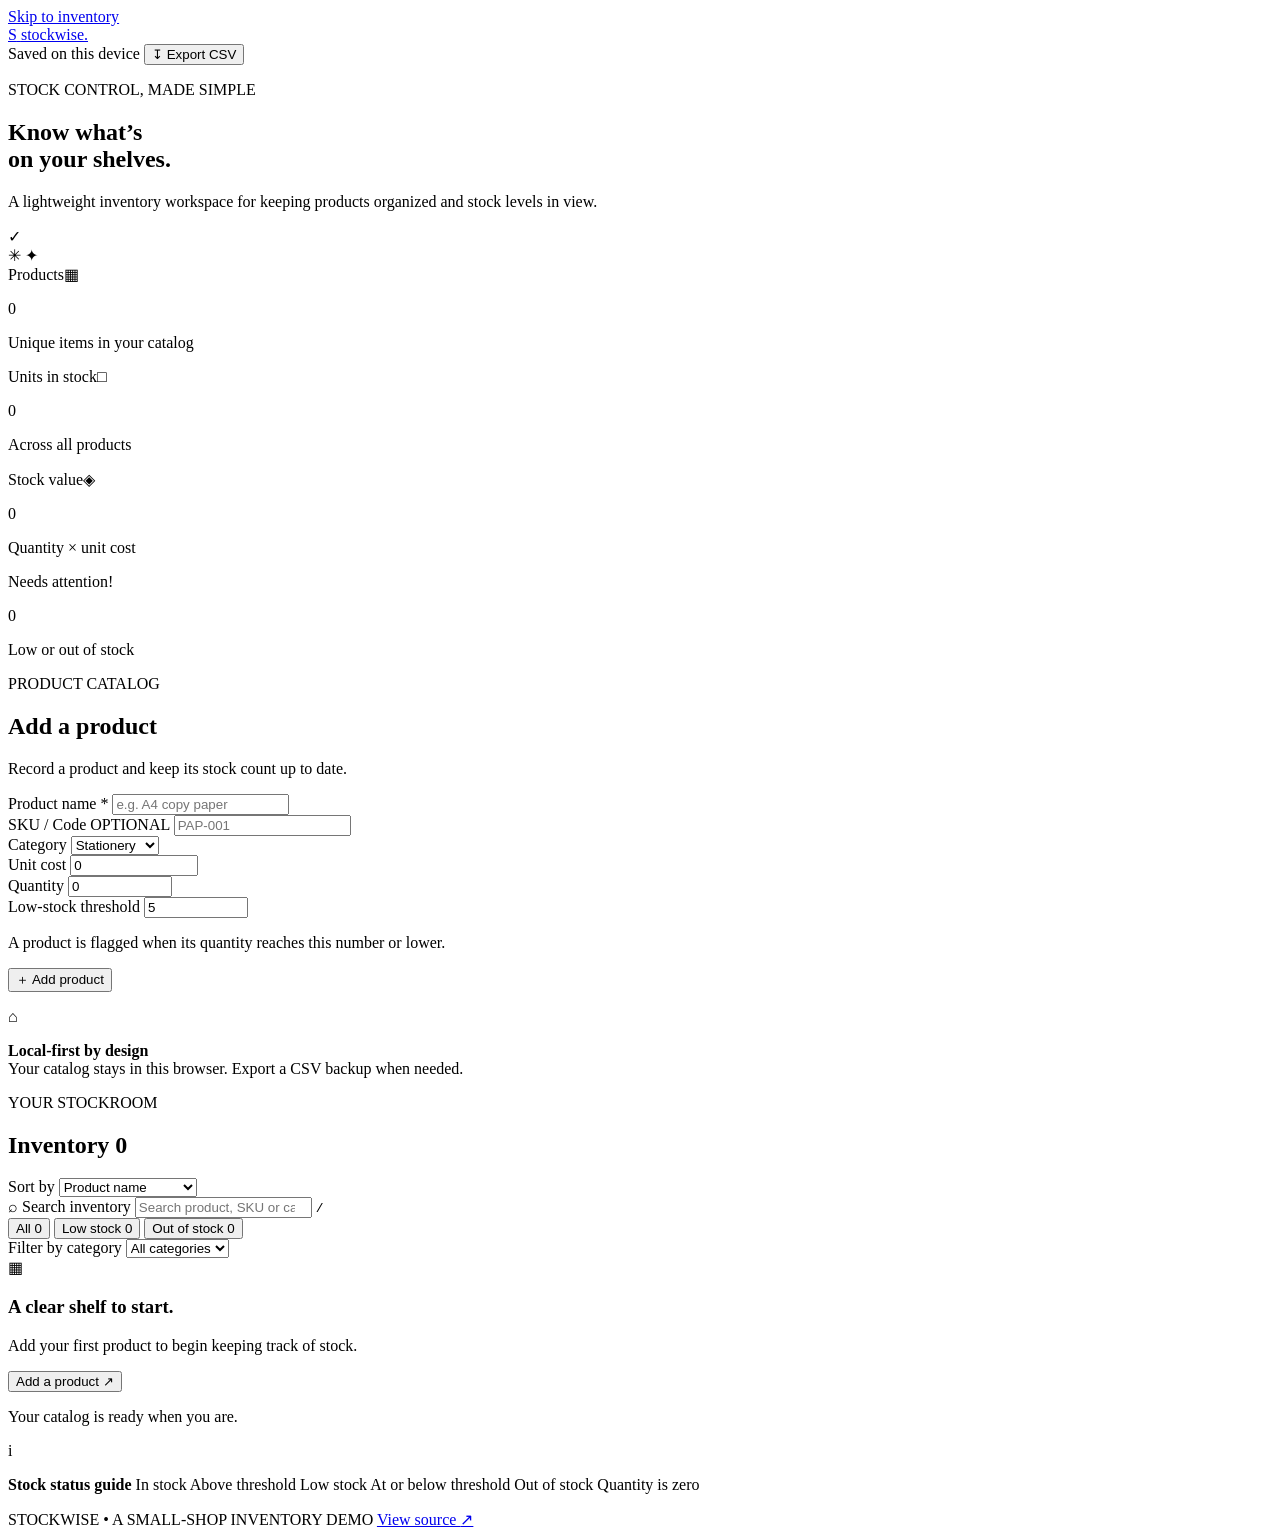
==== inventory-manager/index.html @ 593f25c0 "feat: add Stockwise inventory manager page" ====
<!doctype html>
<html lang="en">
<head>
  <meta charset="utf-8">
  <meta name="viewport" content="width=device-width, initial-scale=1">
  <meta name="theme-color" content="#f7f8f5">
  <meta name="description" content="Stockwise is a simple inventory manager for small shops. Track products, stock levels, and inventory value.">
  <title>Stockwise — Small Shop Inventory</title>
  <link rel="stylesheet" href="styles.css">
  <script src="app.js" defer></script>
</head>
<body>
  <a class="skip-link" href="#main-content">Skip to inventory</a>
  <header class="site-header">
    <a class="brand" href="../../index.html#projects" aria-label="Back to developer portfolio">
      <span class="brand-mark" aria-hidden="true">S</span>
      <span>stockwise<span class="brand-period">.</span></span>
    </a>
    <div class="header-right">
      <span class="local-status"><span class="status-dot" aria-hidden="true"></span> Saved on this device</span>
      <button type="button" class="button button-export" id="export-button"><span aria-hidden="true">↧</span> Export CSV</button>
    </div>
  </header>

  <main id="main-content" class="app-shell">
    <section class="welcome-row">
      <div>
        <p class="eyebrow" id="today-label">STOCK CONTROL, MADE SIMPLE</p>
        <h1>Know what’s<br><span>on your shelves.</span></h1>
        <p class="intro">A lightweight inventory workspace for keeping products organized and stock levels in view.</p>
      </div>
      <div class="welcome-graphic" aria-hidden="true">
        <div class="graphic-box box-back"></div>
        <div class="graphic-box box-middle"></div>
        <div class="graphic-box box-front"><span>✓</span></div>
        <span class="graphic-spark spark-a">✳</span>
        <span class="graphic-spark spark-b">✦</span>
      </div>
    </section>

    <section class="metrics-grid" aria-label="Inventory summary">
      <article class="metric-card metric-products">
        <div class="metric-top"><span>Products</span><span class="metric-icon" aria-hidden="true">▦</span></div>
        <p class="metric-value" id="products-count">0</p>
        <p class="metric-note">Unique items in your catalog</p>
      </article>
      <article class="metric-card metric-units">
        <div class="metric-top"><span>Units in stock</span><span class="metric-icon" aria-hidden="true">□</span></div>
        <p class="metric-value" id="units-count">0</p>
        <p class="metric-note">Across all products</p>
      </article>
      <article class="metric-card metric-value-card">
        <div class="metric-top"><span>Stock value</span><span class="metric-icon" aria-hidden="true">◈</span></div>
        <p class="metric-value" id="stock-value">0</p>
        <p class="metric-note">Quantity × unit cost</p>
      </article>
      <article class="metric-card metric-alerts">
        <div class="metric-top"><span>Needs attention</span><span class="metric-icon" aria-hidden="true">!</span></div>
        <p class="metric-value" id="attention-count">0</p>
        <p class="metric-note">Low or out of stock</p>
      </article>
    </section>

    <section class="work-area" aria-label="Manage inventory">
      <aside class="form-panel" aria-labelledby="form-heading">
        <div class="panel-heading">
          <span class="section-kicker">PRODUCT CATALOG</span>
          <h2 id="form-heading">Add a product</h2>
          <p>Record a product and keep its stock count up to date.</p>
        </div>

        <form id="product-form">
          <label for="product-name">Product name <span class="required">*</span></label>
          <input id="product-name" name="name" type="text" maxlength="100" placeholder="e.g. A4 copy paper" required autocomplete="off">

          <div class="form-two-col">
            <div>
              <label for="product-sku">SKU / Code <span class="optional">OPTIONAL</span></label>
              <input id="product-sku" name="sku" type="text" maxlength="40" placeholder="PAP-001" autocomplete="off">
            </div>
            <div>
              <label for="product-category">Category</label>
              <select id="product-category" name="category">
                <option value="Stationery">Stationery</option>
                <option value="Groceries">Groceries</option>
                <option value="Electronics">Electronics</option>
                <option value="Clothing">Clothing</option>
                <option value="Household">Household</option>
                <option value="Other">Other</option>
              </select>
            </div>
          </div>

          <div class="form-two-col">
            <div>
              <label for="product-cost">Unit cost</label>
              <input id="product-cost" name="cost" type="number" min="0" max="999999999" step="0.01" value="0" required inputmode="decimal">
            </div>
            <div>
              <label for="product-quantity">Quantity</label>
              <input id="product-quantity" name="quantity" type="number" min="0" max="999999999" step="1" value="0" required inputmode="numeric">
            </div>
          </div>

          <label for="product-reorder">Low-stock threshold</label>
          <input id="product-reorder" name="reorderLevel" type="number" min="0" max="999999999" step="1" value="5" required inputmode="numeric">
          <p class="field-hint">A product is flagged when its quantity reaches this number or lower.</p>
          <p class="field-error" id="form-error" role="alert" hidden></p>

          <div class="form-actions">
            <button class="button button-primary" id="save-product" type="submit"><span aria-hidden="true">＋</span> Add product</button>
            <button class="button button-secondary" id="cancel-edit" type="button" hidden>Cancel</button>
          </div>
          <p class="form-status" id="form-status" aria-live="polite"></p>
        </form>

        <div class="privacy-note">
          <span class="privacy-icon" aria-hidden="true">⌂</span>
          <p><strong>Local-first by design</strong><br>Your catalog stays in this browser. Export a CSV backup when needed.</p>
        </div>
      </aside>

      <section class="inventory-panel" aria-labelledby="inventory-heading">
        <div class="inventory-heading-row">
          <div>
            <span class="section-kicker">YOUR STOCKROOM</span>
            <h2 id="inventory-heading">Inventory <span class="heading-count" id="visible-count">0</span></h2>
          </div>
          <label class="sort-label" for="sort-products">Sort by
            <select id="sort-products">
              <option value="name">Product name</option>
              <option value="stock-asc">Lowest stock</option>
              <option value="value-desc">Highest stock value</option>
              <option value="recent">Recently added</option>
            </select>
          </label>
        </div>

        <div class="search-row">
          <span class="search-icon" aria-hidden="true">⌕</span>
          <label class="visually-hidden" for="product-search">Search inventory</label>
          <input id="product-search" type="search" placeholder="Search product, SKU or category…" autocomplete="off">
          <kbd aria-hidden="true">/</kbd>
        </div>

        <div class="toolbar-row">
          <div class="filter-tabs" role="group" aria-label="Filter inventory">
            <button class="filter-tab is-active" type="button" data-filter="all" aria-pressed="true">All <span id="all-count">0</span></button>
            <button class="filter-tab" type="button" data-filter="low" aria-pressed="false">Low stock <span id="low-count">0</span></button>
            <button class="filter-tab" type="button" data-filter="out" aria-pressed="false">Out of stock <span id="out-count">0</span></button>
          </div>
          <label class="category-filter" for="category-filter">
            <span class="visually-hidden">Filter by category</span>
            <select id="category-filter">
              <option value="all">All categories</option>
              <option value="Stationery">Stationery</option>
              <option value="Groceries">Groceries</option>
              <option value="Electronics">Electronics</option>
              <option value="Clothing">Clothing</option>
              <option value="Household">Household</option>
              <option value="Other">Other</option>
            </select>
          </label>
        </div>

        <div class="inventory-list" id="inventory-list" aria-label="Product inventory"></div>
        <div class="empty-state" id="empty-state">
          <div class="empty-icon" aria-hidden="true">▦</div>
          <h3 id="empty-title">A clear shelf to start.</h3>
          <p id="empty-description">Add your first product to begin keeping track of stock.</p>
          <button type="button" class="text-button" id="empty-action">Add a product <span aria-hidden="true">↗</span></button>
        </div>
        <p class="inventory-footer" id="inventory-footer">Your catalog is ready when you are.</p>
      </section>
    </section>

    <section class="stock-note" aria-label="How stock status works">
      <span class="note-symbol" aria-hidden="true">i</span>
      <p><strong>Stock status guide</strong> <span class="stock-guide"><span class="status-pill status-ok">In stock</span> Above threshold</span> <span class="stock-guide"><span class="status-pill status-low">Low stock</span> At or below threshold</span> <span class="stock-guide"><span class="status-pill status-out">Out of stock</span> Quantity is zero</span></p>
    </section>
  </main>

  <footer class="site-footer">
    <span>STOCKWISE <span class="footer-dot">•</span> A SMALL-SHOP INVENTORY DEMO</span>
    <a href="https://github.com/wdf-5618/developer-portfolio/tree/main/inventory-manager" target="_blank" rel="noreferrer">View source <span aria-hidden="true">↗</span></a>
  </footer>

  <div class="toast" id="toast" role="status" aria-live="polite"></div>
</body>
</html>
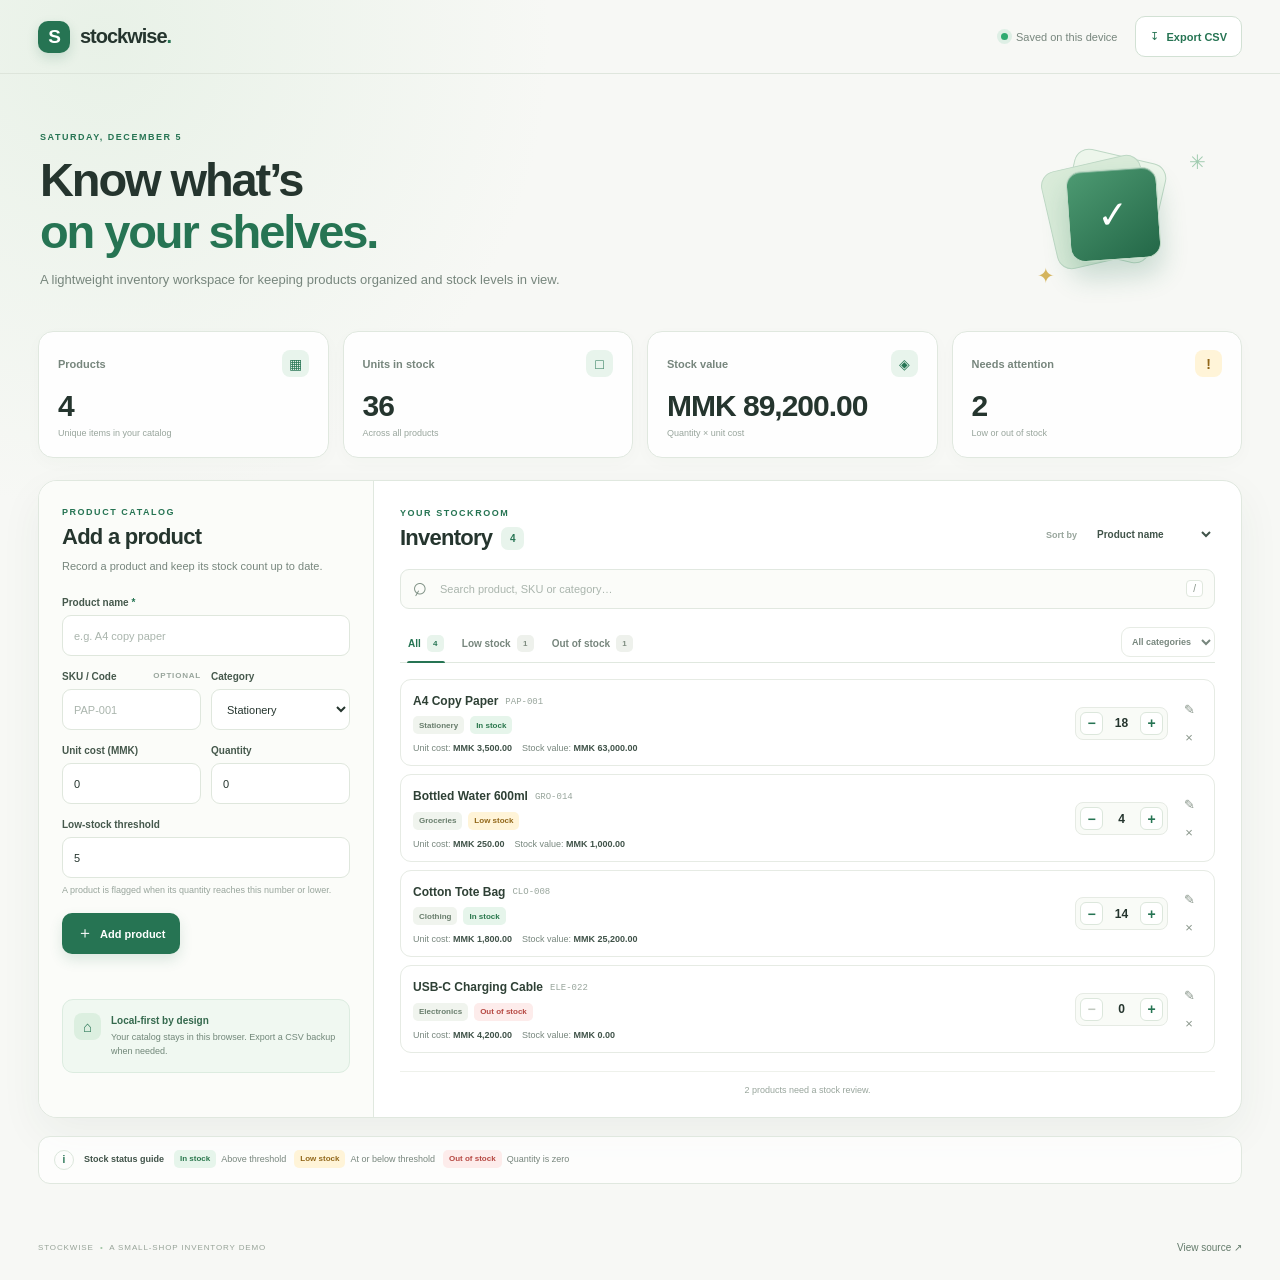
==== commit b3467e91: "docs: label product costs in MMK" ====
--- a/inventory-manager/index.html
+++ b/inventory-manager/index.html
@@ -93,7 +93,7 @@
 
           <div class="form-two-col">
             <div>
-              <label for="product-cost">Unit cost</label>
+              <label for="product-cost">Unit cost (MMK)</label>
               <input id="product-cost" name="cost" type="number" min="0" max="999999999" step="0.01" value="0" required inputmode="decimal">
             </div>
             <div>
--- a/inventory-manager/styles.css
+++ b/inventory-manager/styles.css
@@ -0,0 +1,331 @@
+:root {
+  --ink: #25352e;
+  --ink-soft: #405349;
+  --muted: #77867d;
+  --muted-light: #98a59c;
+  --line: #e0e8df;
+  --paper: #fff;
+  --canvas: #f7f8f5;
+  --green: #267453;
+  --green-dark: #1d5d42;
+  --green-light: #e8f4ec;
+  --yellow: #fff4d8;
+  --yellow-ink: #916618;
+  --red: #fdeceb;
+  --red-ink: #b54741;
+  --shadow: 0 16px 44px rgba(40, 65, 49, .055);
+  font-family: "Segoe UI", Arial, Helvetica, sans-serif;
+  color: var(--ink);
+  font-synthesis: none;
+  text-rendering: optimizeLegibility;
+  -webkit-font-smoothing: antialiased;
+}
+
+* { box-sizing: border-box; }
+html { min-width: 320px; scroll-behavior: smooth; }
+body {
+  margin: 0;
+  min-height: 100vh;
+  background:
+    radial-gradient(ellipse at 8% 3%, rgba(220, 236, 220, .55), transparent 28rem),
+    var(--canvas);
+}
+button, input, select { font: inherit; }
+button, select { cursor: pointer; }
+a { color: inherit; }
+button:focus-visible, a:focus-visible, input:focus-visible, select:focus-visible {
+  outline: 3px solid rgba(38, 116, 83, .34);
+  outline-offset: 3px;
+}
+[hidden] { display: none !important; }
+
+.skip-link {
+  position: fixed;
+  top: -4rem;
+  left: 1rem;
+  z-index: 20;
+  padding: 12px 15px;
+  border-radius: 9px;
+  background: var(--ink);
+  color: white;
+  text-decoration: none;
+}
+.skip-link:focus { top: 1rem; }
+
+.site-header {
+  display: flex;
+  align-items: center;
+  justify-content: space-between;
+  gap: 20px;
+  max-width: 1300px;
+  min-height: 74px;
+  margin: 0 auto;
+  padding: 0 38px;
+  border-bottom: 1px solid rgba(220, 228, 218, .88);
+}
+.brand {
+  display: inline-flex;
+  align-items: center;
+  gap: 10px;
+  text-decoration: none;
+  font-size: 20px;
+  font-weight: 800;
+  letter-spacing: -1px;
+}
+.brand-mark {
+  display: grid;
+  place-items: center;
+  width: 32px;
+  height: 32px;
+  border-radius: 10px;
+  background: var(--green);
+  color: #fff;
+  font-size: 19px;
+  box-shadow: 0 5px 12px rgba(38, 116, 83, .18);
+}
+.brand-period { color: var(--green); }
+.header-right { display: flex; align-items: center; justify-content: flex-end; gap: 18px; }
+.local-status { display: flex; align-items: center; gap: 8px; color: var(--muted); font-size: 11px; }
+.status-dot { width: 7px; height: 7px; border-radius: 50%; background: #2eaa70; box-shadow: 0 0 0 4px rgba(46, 170, 112, .12); }
+.button {
+  display: inline-flex;
+  align-items: center;
+  justify-content: center;
+  gap: 7px;
+  min-height: 41px;
+  padding: 0 14px;
+  border: 1px solid transparent;
+  border-radius: 10px;
+  font-size: 11px;
+  font-weight: 750;
+  text-decoration: none;
+  transition: background .16s, border-color .16s, transform .16s;
+}
+.button:active { transform: translateY(1px); }
+.button-export { border-color: #d2e1d4; background: #fff; color: var(--green); }
+.button-export:hover { border-color: #a8cbb4; background: #f3faf4; }
+.button-primary { background: var(--green); color: #fff; box-shadow: 0 6px 13px rgba(38, 116, 83, .15); }
+.button-primary:hover { background: var(--green-dark); }
+.button-secondary { border-color: var(--line); background: #fff; color: var(--muted); }
+.button-secondary:hover { background: var(--canvas); }
+.button-primary span { font-size: 16px; }
+
+.app-shell { max-width: 1300px; margin: 0 auto; padding: 43px 38px 38px; }
+.welcome-row {
+  display: flex;
+  min-height: 190px;
+  align-items: center;
+  justify-content: space-between;
+  gap: 30px;
+  margin-bottom: 24px;
+  padding: 0 20px 0 2px;
+}
+.eyebrow, .section-kicker {
+  display: block;
+  margin: 0 0 12px;
+  color: var(--green);
+  font-size: 9px;
+  font-weight: 800;
+  letter-spacing: .17em;
+}
+h1, h2, h3, p { margin-top: 0; }
+h1, h2, h3 { font-family: "Segoe UI", Arial, Helvetica, sans-serif; }
+h1 { margin-bottom: 11px; font-size: clamp(34px, 4vw, 47px); line-height: 1.1; letter-spacing: -2.1px; }
+h1 span { color: var(--green); }
+.intro { max-width: 520px; margin-bottom: 0; color: var(--muted); font-size: 13px; line-height: 1.75; }
+
+.welcome-graphic { position: relative; width: 205px; height: 170px; flex: 0 0 205px; }
+.graphic-box { position: absolute; border: 1px solid #bed8c5; border-radius: 15px; transform: rotate(-10deg); }
+.box-back { top: 28px; left: 48px; width: 94px; height: 102px; background: #edf6eb; transform: rotate(13deg); }
+.box-middle { top: 35px; left: 31px; width: 102px; height: 100px; background: #d9ebd9; transform: rotate(-13deg); }
+.box-front {
+  top: 42px;
+  left: 51px;
+  display: grid;
+  place-items: center;
+  width: 91px;
+  height: 91px;
+  background: linear-gradient(145deg, #4d9a72, #236747);
+  color: #fff;
+  font-size: 38px;
+  box-shadow: 0 16px 27px rgba(38, 116, 83, .22), inset 0 1px 0 rgba(255,255,255,.3);
+  transform: rotate(-4deg);
+}
+.graphic-spark { position: absolute; color: #a1cbb0; }
+.spark-a { right: 16px; top: 23px; font-size: 20px; }
+.spark-b { left: 20px; bottom: 9px; color: #d4b45d; font-size: 21px; }
+
+.metrics-grid { display: grid; grid-template-columns: repeat(4, minmax(0, 1fr)); gap: 14px; margin-bottom: 22px; }
+.metric-card { min-height: 127px; padding: 18px 19px 15px; border: 1px solid var(--line); border-radius: 15px; background: rgba(255,255,255,.91); box-shadow: 0 5px 17px rgba(40,65,49,.025); }
+.metric-top { display: flex; align-items: center; justify-content: space-between; gap: 8px; color: var(--muted); font-size: 11px; font-weight: 650; }
+.metric-icon { display: grid; place-items: center; width: 27px; height: 27px; border-radius: 8px; background: var(--green-light); color: var(--green); font-size: 14px; font-weight: 800; }
+.metric-alerts .metric-icon { background: var(--yellow); color: var(--yellow-ink); }
+.metric-value { margin: 12px 0 0; font-size: clamp(21px, 2.6vw, 30px); font-weight: 800; letter-spacing: -1px; line-height: 1.1; overflow-wrap: anywhere; }
+.metric-note { margin: 6px 0 0; color: var(--muted-light); font-size: 9px; }
+
+.work-area { display: grid; grid-template-columns: minmax(270px, 335px) minmax(0, 1fr); overflow: hidden; border: 1px solid var(--line); border-radius: 19px; background: var(--paper); box-shadow: var(--shadow); }
+.form-panel { padding: 26px 23px 24px; border-right: 1px solid var(--line); background: #fbfcf9; }
+.panel-heading { margin-bottom: 22px; }
+.panel-heading .section-kicker, .inventory-heading-row .section-kicker { margin-bottom: 7px; }
+.panel-heading h2, .inventory-heading-row h2 { margin-bottom: 7px; font-size: 22px; letter-spacing: -.75px; }
+.panel-heading p { margin-bottom: 0; color: var(--muted); font-size: 11px; line-height: 1.65; }
+label { display: block; margin: 0 0 7px; color: #45584c; font-size: 10px; font-weight: 750; }
+.required { color: var(--green); }
+.optional { float: right; color: var(--muted-light); font-size: 8px; letter-spacing: .1em; }
+input, select {
+  width: 100%;
+  min-width: 0;
+  height: 41px;
+  padding: 0 11px;
+  border: 1px solid #dfe7dd;
+  border-radius: 9px;
+  background: #fff;
+  color: var(--ink);
+  font-size: 11px;
+  transition: border-color .16s, box-shadow .16s;
+}
+input::placeholder { color: #aab5ad; }
+input:focus, select:focus { border-color: #87b69a; outline: none; box-shadow: 0 0 0 3px rgba(38,116,83,.08); }
+#product-name { margin-bottom: 15px; }
+.form-two-col { display: grid; grid-template-columns: repeat(2, minmax(0, 1fr)); gap: 10px; margin-bottom: 15px; }
+.form-two-col > div { min-width: 0; }
+#product-reorder { margin-bottom: 0; }
+.field-hint { margin: 6px 0 15px; color: var(--muted-light); font-size: 9px; line-height: 1.55; }
+.field-error { margin: -3px 0 13px; color: var(--red-ink); font-size: 10px; line-height: 1.5; }
+.form-actions { display: flex; flex-wrap: wrap; align-items: center; gap: 8px; }
+.form-status { min-height: 14px; margin: 8px 0 0; color: var(--green); font-size: 9px; }
+.privacy-note { display: flex; align-items: flex-start; gap: 10px; margin-top: 23px; padding: 13px 11px; border: 1px solid #dcece0; border-radius: 11px; background: #f0f8f1; }
+.privacy-icon { display: grid; flex: 0 0 27px; place-items: center; width: 27px; height: 27px; border-radius: 8px; background: #dcefe0; color: var(--green); font-size: 15px; }
+.privacy-note p { margin: 0; color: #718779; font-size: 9px; line-height: 1.65; }
+.privacy-note strong { color: #34694d; font-size: 10px; }
+
+.inventory-panel { min-width: 0; padding: 27px 26px 22px; }
+.inventory-heading-row { display: flex; align-items: flex-end; justify-content: space-between; gap: 15px; margin-bottom: 18px; }
+.inventory-heading-row h2 { display: flex; align-items: center; gap: 9px; margin-bottom: 0; }
+.heading-count { display: inline-grid; place-items: center; min-width: 23px; height: 23px; padding: 0 6px; border-radius: 7px; background: var(--green-light); color: var(--green); font-size: 10px; letter-spacing: 0; }
+.sort-label { display: flex; align-items: center; gap: 8px; margin: 0; color: var(--muted-light); font-size: 9px; white-space: nowrap; }
+.sort-label select { width: auto; height: 33px; padding: 0 7px; border-color: transparent; background: transparent; color: var(--ink-soft); font-size: 10px; font-weight: 650; }
+.search-row { position: relative; display: flex; align-items: center; margin-bottom: 16px; }
+.search-icon { position: absolute; left: 12px; top: 4px; color: #819387; font-size: 25px; line-height: 1; transform: rotate(-15deg); pointer-events: none; }
+.search-row input { height: 40px; padding: 0 39px; border-color: #e1e8e0; background: #fbfcf9; }
+.search-row kbd { position: absolute; right: 12px; top: 11px; padding: 2px 6px; border: 1px solid #e0e8de; border-radius: 4px; background: #fff; color: #869388; font-family: inherit; font-size: 10px; }
+.toolbar-row { display: flex; align-items: center; justify-content: space-between; gap: 9px; margin-bottom: 13px; border-bottom: 1px solid var(--line); }
+.filter-tabs { display: flex; flex-wrap: wrap; gap: 2px; }
+.filter-tab { position: relative; display: inline-flex; align-items: center; gap: 6px; min-height: 37px; padding: 0 8px; border: 0; background: transparent; color: var(--muted); font-size: 10px; font-weight: 650; white-space: nowrap; }
+.filter-tab span { display: inline-grid; place-items: center; min-width: 17px; height: 17px; padding: 0 4px; border-radius: 5px; background: #eef1ec; color: #7d8b7f; font-size: 8px; }
+.filter-tab.is-active { color: var(--green); }
+.filter-tab.is-active::after { position: absolute; right: 7px; bottom: -1px; left: 7px; height: 2px; border-radius: 2px 2px 0 0; background: var(--green); content: ""; }
+.filter-tab.is-active span { background: var(--green-light); color: var(--green); }
+.category-filter { margin: 0 0 4px; }
+.category-filter select { width: auto; max-width: 130px; height: 30px; padding: 0 6px; border-color: #e7ece5; color: var(--muted); font-size: 9px; }
+
+.inventory-list { display: flex; flex-direction: column; gap: 8px; padding-top: 3px; }
+.product-row { display: grid; grid-template-columns: minmax(0, 1fr) auto; gap: 12px; min-width: 0; padding: 13px 12px 12px; border: 1px solid #e6ebe4; border-radius: 11px; background: #fff; transition: border-color .15s, background .15s; }
+.product-row:hover { border-color: #c6ddcb; background: #fdfefc; }
+.product-main { min-width: 0; }
+.product-heading { display: flex; align-items: center; flex-wrap: wrap; gap: 7px; margin-bottom: 6px; }
+.product-name { min-width: 0; margin: 0; overflow-wrap: anywhere; color: #2e4035; font-size: 12px; line-height: 1.45; font-weight: 750; }
+.product-sku { color: var(--muted-light); font-family: Consolas, "Courier New", monospace; font-size: 9px; }
+.product-details { display: flex; align-items: center; flex-wrap: wrap; gap: 6px; }
+.category-badge { display: inline-flex; align-items: center; min-height: 18px; padding: 2px 6px; border-radius: 5px; background: #f0f4ee; color: #687d6c; font-size: 8px; font-weight: 650; }
+.status-pill { display: inline-flex; align-items: center; min-height: 18px; padding: 2px 6px; border-radius: 5px; font-size: 8px; font-weight: 750; white-space: nowrap; }
+.status-ok { background: #e6f5eb; color: #28764b; }
+.status-low { background: var(--yellow); color: var(--yellow-ink); }
+.status-out { background: var(--red); color: var(--red-ink); }
+.product-financials { display: flex; align-items: center; flex-wrap: wrap; gap: 10px; margin-top: 9px; color: var(--muted); font-size: 9px; }
+.product-financials strong { color: var(--ink-soft); font-weight: 750; }
+.product-side { display: flex; align-items: center; gap: 8px; }
+.stock-control { display: flex; align-items: center; gap: 6px; padding: 4px; border: 1px solid #e6ebe4; border-radius: 8px; background: #f9fbf7; }
+.stock-control button { display: grid; place-items: center; width: 23px; height: 23px; padding: 0; border: 1px solid #dce7dc; border-radius: 6px; background: #fff; color: var(--green); font-size: 14px; font-weight: 700; }
+.stock-control button:hover:not(:disabled) { border-color: #97c5a6; background: #ecf7ee; }
+.stock-control button:disabled { color: #c1c9c0; cursor: not-allowed; }
+.stock-number { min-width: 25px; color: var(--ink); font-size: 12px; font-weight: 800; text-align: center; font-variant-numeric: tabular-nums; }
+.product-actions { display: flex; flex-direction: column; gap: 3px; }
+.icon-action { display: grid; place-items: center; width: 26px; height: 25px; padding: 0; border: 1px solid transparent; border-radius: 7px; background: transparent; color: #89968b; font-size: 13px; }
+.icon-action:hover { border-color: #dfe8dd; background: #f5f8f3; color: var(--green); }
+.icon-action.delete:hover { border-color: #f2d5d3; background: var(--red); color: var(--red-ink); }
+
+.empty-state { padding: 35px 12px 29px; text-align: center; }
+.empty-icon { display: grid; place-items: center; width: 52px; height: 52px; margin: 0 auto 14px; border: 1px solid #d9e9d9; border-radius: 17px; background: #eef6ec; color: var(--green); font-size: 24px; }
+.empty-state h3 { margin-bottom: 7px; font-size: 15px; letter-spacing: -.3px; }
+.empty-state p { max-width: 260px; margin: 0 auto 14px; color: var(--muted); font-size: 10px; line-height: 1.7; }
+.text-button { padding: 3px 0; border: 0; background: transparent; color: var(--green); font-size: 10px; font-weight: 750; }
+.text-button:hover { text-decoration: underline; text-underline-offset: 3px; }
+.inventory-footer { margin: 18px 0 0; padding-top: 13px; border-top: 1px solid #eef1eb; color: var(--muted-light); font-size: 9px; text-align: center; }
+
+.stock-note { display: flex; align-items: flex-start; gap: 10px; margin-top: 18px; padding: 13px 15px; border: 1px solid var(--line); border-radius: 12px; background: rgba(255,255,255,.75); }
+.note-symbol { display: grid; flex: 0 0 20px; place-items: center; width: 20px; height: 20px; border: 1px solid #dce7dc; border-radius: 50%; color: var(--green); font-size: 10px; font-weight: 800; }
+.stock-note p { display: flex; align-items: center; flex-wrap: wrap; gap: 8px; margin: 0; color: var(--muted); font-size: 9px; line-height: 1.8; }
+.stock-note strong { margin-right: 2px; color: var(--ink-soft); }
+.stock-guide { display: inline-flex; align-items: center; gap: 5px; }
+
+.visually-hidden { position: absolute; width: 1px; height: 1px; padding: 0; overflow: hidden; clip: rect(0,0,0,0); white-space: nowrap; border: 0; }
+.toast { position: fixed; right: 22px; bottom: 22px; z-index: 10; max-width: min(360px, calc(100vw - 30px)); padding: 12px 15px; border: 1px solid #d8e9dc; border-radius: 11px; background: #f1f8f1; box-shadow: 0 10px 30px rgba(39, 71, 48, .12); color: var(--green-dark); font-size: 11px; opacity: 0; pointer-events: none; transform: translateY(7px); transition: opacity .18s, transform .18s; }
+.toast.is-visible { opacity: 1; transform: translateY(0); }
+.site-footer { display: flex; align-items: center; justify-content: space-between; gap: 16px; max-width: 1300px; margin: 0 auto; padding: 20px 38px 27px; color: #97a398; font-size: 8px; letter-spacing: .11em; }
+.site-footer a { color: #647b6b; font-size: 10px; letter-spacing: 0; text-decoration: none; }
+.site-footer a:hover { color: var(--green); }
+.footer-dot { padding: 0 3px; color: #a2c7a6; }
+
+@media (max-width: 1050px) {
+  .app-shell { padding-inline: 25px; }
+  .site-header { padding-inline: 25px; }
+  .work-area { grid-template-columns: minmax(255px, 300px) minmax(0, 1fr); }
+  .form-panel { padding-inline: 18px; }
+  .inventory-panel { padding-inline: 18px; }
+  .product-row { gap: 7px; padding-inline: 9px; }
+  .product-side { gap: 4px; }
+}
+@media (max-width: 780px) {
+  .site-header { min-height: 66px; padding-inline: 18px; }
+  .app-shell { padding: 28px 18px; }
+  .welcome-row { min-height: 150px; margin-bottom: 18px; }
+  .welcome-graphic { transform: scale(.8); transform-origin: right center; margin-left: -25px; }
+  .metrics-grid { grid-template-columns: repeat(2, minmax(0, 1fr)); gap: 10px; margin-bottom: 16px; }
+  .metric-card { min-height: 105px; padding: 13px 15px; }
+  .metric-value { margin-top: 9px; font-size: 26px; }
+  .work-area { grid-template-columns: 1fr; }
+  .form-panel { padding: 22px 20px 18px; border-right: 0; border-bottom: 1px solid var(--line); }
+  .inventory-panel { padding: 22px 17px 19px; }
+  .form-two-col { gap: 12px; }
+  .privacy-note { margin-top: 18px; }
+  .site-footer { padding-inline: 18px; }
+}
+@media (max-width: 510px) {
+  .local-status { max-width: 104px; font-size: 9px; line-height: 1.4; }
+  .header-right { gap: 9px; }
+  .button-export { min-height: 36px; padding-inline: 9px; font-size: 10px; }
+  .app-shell { padding: 23px 12px; }
+  .welcome-row { gap: 5px; padding: 0 2px; }
+  h1 { font-size: 36px; letter-spacing: -1.6px; }
+  .intro { font-size: 11px; }
+  .welcome-graphic { flex-basis: 100px; width: 100px; margin-left: -35px; transform: scale(.62); }
+  .metrics-grid { gap: 8px; }
+  .metric-card { min-height: 100px; padding: 12px 10px; border-radius: 12px; }
+  .metric-top { font-size: 10px; }
+  .metric-icon { width: 23px; height: 23px; font-size: 12px; }
+  .metric-value { font-size: 23px; }
+  .metric-note { font-size: 8px; line-height: 1.4; }
+  .form-two-col { gap: 8px; }
+  .inventory-heading-row { align-items: flex-start; }
+  .inventory-heading-row h2 { font-size: 20px; }
+  .sort-label { flex-direction: column; align-items: flex-end; gap: 2px; }
+  .sort-label select { max-width: 125px; font-size: 9px; }
+  .toolbar-row { align-items: flex-start; flex-direction: column; padding-bottom: 7px; }
+  .category-filter { margin-left: 4px; }
+  .category-filter select { max-width: 170px; }
+  .product-row { grid-template-columns: minmax(0, 1fr); }
+  .product-side { justify-content: space-between; flex-direction: row-reverse; margin-top: 5px; }
+  .product-actions { flex-direction: row; }
+  .stock-note { padding: 12px 10px; }
+  .stock-note p { align-items: flex-start; gap: 6px; }
+  .site-footer { align-items: flex-start; flex-direction: column; gap: 8px; padding-inline: 12px; }
+}
+@media (prefers-reduced-motion: reduce) {
+  *, *::before, *::after {
+    scroll-behavior: auto !important;
+    animation-duration: .01ms !important;
+    animation-iteration-count: 1 !important;
+    transition-duration: .01ms !important;
+  }
+}
